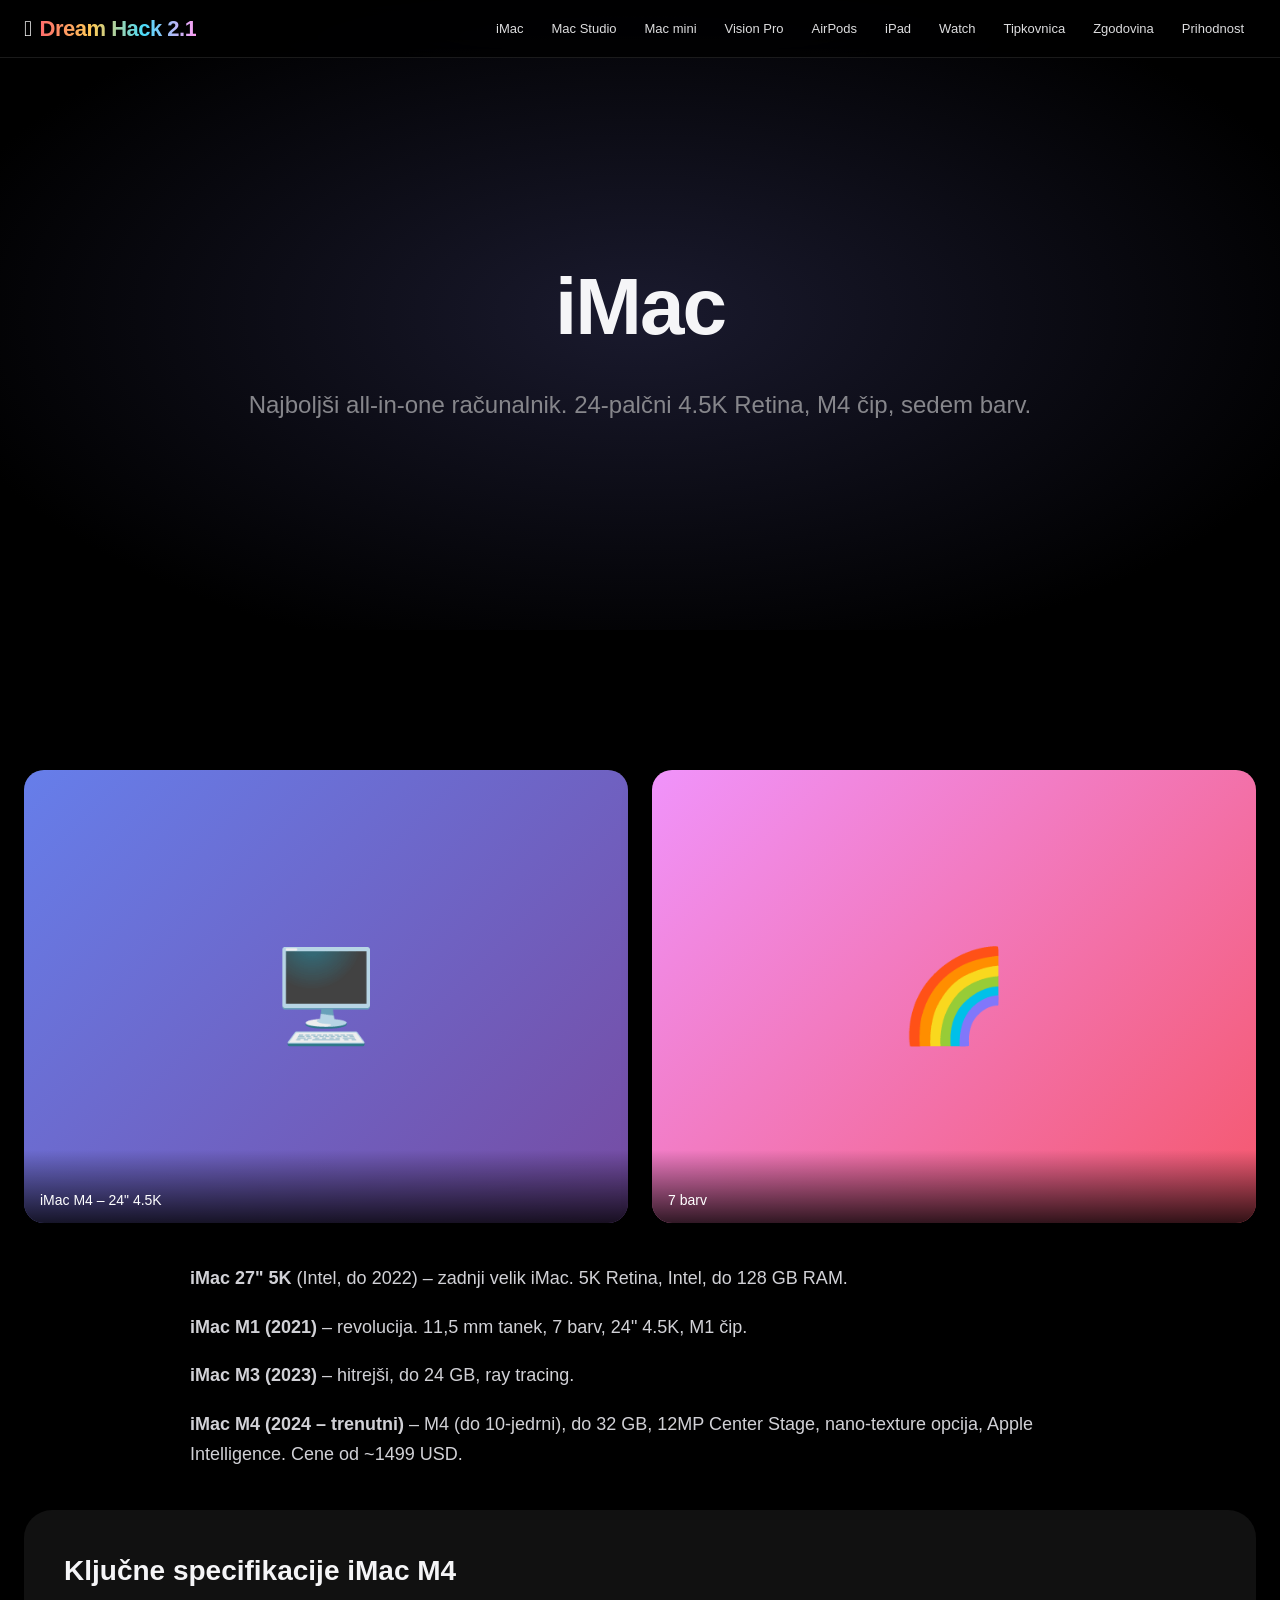
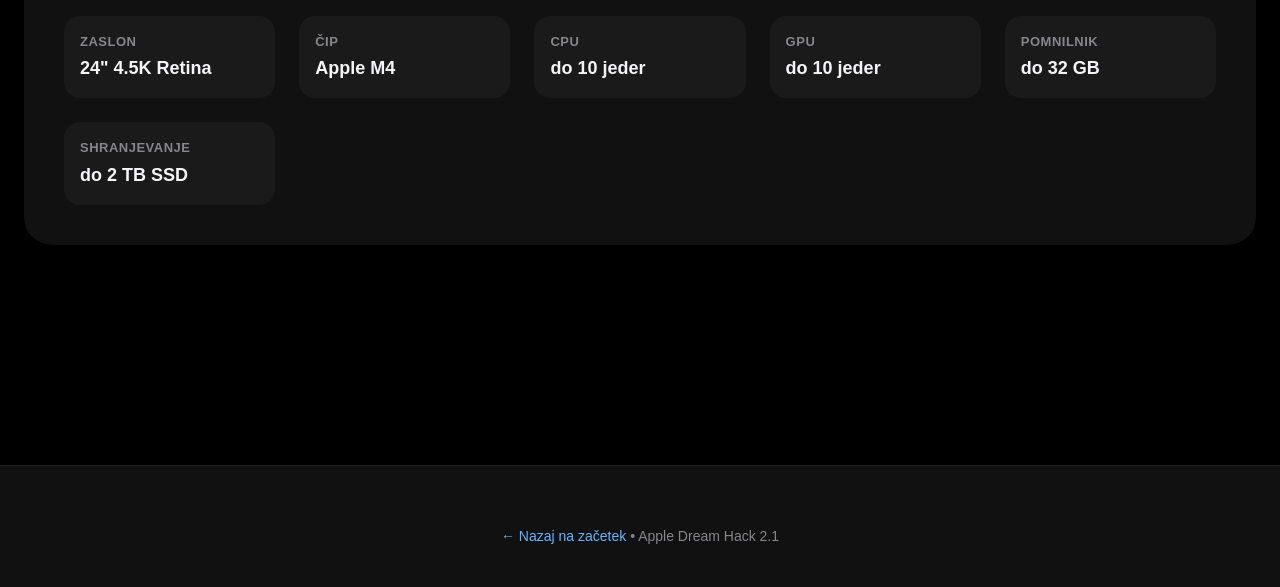
==== imac.html @ 285c9b40 "Add Watch, Accessories, History, Future, iMac - site complete" ====
<!DOCTYPE html>
<html lang="sl">
<head>
  <meta charset="UTF-8">
  <meta name="viewport" content="width=device-width, initial-scale=1.0">
  <title>iMac – Apple Dream Hack 2.1</title>
  <link rel="stylesheet" href="styles.css">
</head>
<body>
  <nav class="nav">
    <div class="nav-inner">
      <a href="index.html" class="logo"> <span>Dream Hack 2.1</span></a>
      <div class="nav-links">
        <a href="imac.html">iMac</a>
        <a href="macstudio.html">Mac Studio</a>
        <a href="macmini.html">Mac mini</a>
        <a href="visionpro.html">Vision Pro</a>
        <a href="airpods.html">AirPods</a>
        <a href="ipad.html">iPad</a>
        <a href="watch.html">Watch</a>
        <a href="accessories.html">Tipkovnica</a>
        <a href="history.html">Zgodovina</a>
        <a href="future.html">Prihodnost</a>
      </div>
    </div>
  </nav>
  <div class="product-hero">
    <div>
      <h1>iMac</h1>
      <p>Najboljši all-in-one računalnik. 24-palčni 4.5K Retina, M4 čip, sedem barv.</p>
    </div>
  </div>
  <section class="section">
    <div class="gallery">
      <div class="gallery-item" onclick="openZoom(this)">
        <div style="width:100%;height:100%;background:linear-gradient(135deg,#667eea,#764ba2);display:flex;align-items:center;justify-content:center;font-size:90px;">🖥️</div>
        <div class="caption">iMac M4 – 24" 4.5K</div>
      </div>
      <div class="gallery-item" onclick="openZoom(this)">
        <div style="width:100%;height:100%;background:linear-gradient(135deg,#f093fb,#f5576c);display:flex;align-items:center;justify-content:center;font-size:90px;">🌈</div>
        <div class="caption">7 barv</div>
      </div>
    </div>
    <div class="long-text">
      <p><strong>iMac 27" 5K</strong> (Intel, do 2022) – zadnji velik iMac. 5K Retina, Intel, do 128 GB RAM.</p>
      <p><strong>iMac M1 (2021)</strong> – revolucija. 11,5 mm tanek, 7 barv, 24" 4.5K, M1 čip.</p>
      <p><strong>iMac M3 (2023)</strong> – hitrejši, do 24 GB, ray tracing.</p>
      <p><strong>iMac M4 (2024 – trenutni)</strong> – M4 (do 10-jedrni), do 32 GB, 12MP Center Stage, nano-texture opcija, Apple Intelligence. Cene od ~1499 USD.</p>
    </div>
    <div class="specs">
      <h2>Ključne specifikacije iMac M4</h2>
      <div class="specs-grid">
        <div class="spec-item"><strong>Zaslon</strong><span>24" 4.5K Retina</span></div>
        <div class="spec-item"><strong>Čip</strong><span>Apple M4</span></div>
        <div class="spec-item"><strong>CPU</strong><span>do 10 jeder</span></div>
        <div class="spec-item"><strong>GPU</strong><span>do 10 jeder</span></div>
        <div class="spec-item"><strong>Pomnilnik</strong><span>do 32 GB</span></div>
        <div class="spec-item"><strong>Shranjevanje</strong><span>do 2 TB SSD</span></div>
      </div>
    </div>
  </section>
  <div class="modal" id="modal" onclick="this.classList.remove('active')">
    <img id="modalImg" alt="Zoomed">
  </div>
  <footer>
    <p><a href="index.html">← Nazaj na začetek</a> • Apple Dream Hack 2.1</p>
  </footer>
  <script>
    function openZoom(el) {
      const modal = document.getElementById('modal');
      const img = document.getElementById('modalImg');
      img.src = 'data:image/svg+xml,' + encodeURIComponent('<svg xmlns="http://www.w3.org/2000/svg" width="900" height="600"><rect fill="#667eea" width="100%" height="100%"/><text x="50%" y="50%" fill="#fff" font-size="48" text-anchor="middle" font-family="system-ui">iMac – Zoom</text></svg>');
      modal.classList.add('active');
    }
  </script>
</body>
</html>
---- styles.css ----
/* Apple Dream Hack 2.1 - Apple-inspired design */
:root {
  --apple-blue: #0071e3;
  --apple-gray: #f5f5f7;
  --apple-dark: #1d1d1f;
  --apple-text: #1d1d1f;
  --apple-secondary: #86868b;
  --gradient-1: linear-gradient(135deg, #667eea 0%, #764ba2 100%);
  --gradient-2: linear-gradient(135deg, #f093fb 0%, #f5576c 100%);
  --gradient-3: linear-gradient(135deg, #4facfe 0%, #00f2fe 100%);
  --gradient-4: linear-gradient(135deg, #43e97b 0%, #38f9d7 100%);
  --shadow: 0 20px 60px rgba(0,0,0,0.12);
  --radius: 28px;
}

* { margin: 0; padding: 0; box-sizing: border-box; }
html { scroll-behavior: smooth; }
body {
  font-family: -apple-system, BlinkMacSystemFont, "SF Pro Display", "Segoe UI", Roboto, Helvetica, Arial, sans-serif;
  background: #000; color: #f5f5f7; line-height: 1.5; overflow-x: hidden;
}
.nav {
  position: fixed; top: 0; left: 0; right: 0; z-index: 1000;
  background: rgba(0,0,0,0.8); backdrop-filter: saturate(180%) blur(20px);
  -webkit-backdrop-filter: saturate(180%) blur(20px);
  border-bottom: 1px solid rgba(255,255,255,0.1);
}
.nav-inner {
  max-width: 1400px; margin: 0 auto; padding: 12px 24px;
  display: flex; align-items: center; justify-content: space-between;
}
.logo {
  font-size: 22px; font-weight: 600; letter-spacing: -0.5px; color: #fff;
  text-decoration: none; display: flex; align-items: center; gap: 8px;
}
.logo span {
  background: linear-gradient(90deg, #ff6b6b, #feca57, #48dbfb, #ff9ff3);
  -webkit-background-clip: text; -webkit-text-fill-color: transparent; background-clip: text;
}
.nav-links { display: flex; gap: 4px; flex-wrap: wrap; justify-content: flex-end; }
.nav-links a {
  color: #f5f5f7; text-decoration: none; font-size: 13px; font-weight: 400;
  padding: 6px 12px; border-radius: 20px; transition: all 0.25s ease; opacity: 0.9;
}
.nav-links a:hover { background: rgba(255,255,255,0.15); opacity: 1; }
.hero {
  min-height: 100vh; display: flex; flex-direction: column; align-items: center;
  justify-content: center; text-align: center; padding: 120px 24px 80px;
  background: radial-gradient(ellipse at top, #1a1a2e 0%, #000 70%);
  position: relative; overflow: hidden;
}
.hero::before {
  content: ''; position: absolute; width: 800px; height: 800px;
  background: radial-gradient(circle, rgba(0,113,227,0.25) 0%, transparent 70%);
  top: -200px; left: 50%; transform: translateX(-50%);
  animation: pulse 8s ease-in-out infinite;
}
@keyframes pulse {
  0%, 100% { opacity: 0.6; transform: translateX(-50%) scale(1); }
  50% { opacity: 1; transform: translateX(-50%) scale(1.1); }
}
.hero h1 {
  font-size: clamp(48px, 8vw, 96px); font-weight: 700; letter-spacing: -2px; margin-bottom: 16px;
  background: linear-gradient(180deg, #fff 0%, #a1a1a6 100%);
  -webkit-background-clip: text; -webkit-text-fill-color: transparent; background-clip: text;
  position: relative; z-index: 1;
}
.hero p {
  font-size: clamp(18px, 3vw, 28px); color: var(--apple-secondary);
  max-width: 700px; margin-bottom: 40px; position: relative; z-index: 1;
}
.cta { display: inline-flex; gap: 16px; position: relative; z-index: 1; }
.btn {
  display: inline-block; padding: 14px 28px; border-radius: 980px;
  font-size: 17px; font-weight: 500; text-decoration: none;
  transition: all 0.3s cubic-bezier(0.25, 0.1, 0.25, 1);
}
.btn-primary { background: var(--apple-blue); color: #fff; }
.btn-primary:hover { background: #0077ed; transform: scale(1.04); box-shadow: 0 10px 30px rgba(0,113,227,0.4); }
.btn-secondary { background: rgba(255,255,255,0.1); color: #fff; border: 1px solid rgba(255,255,255,0.2); }
.btn-secondary:hover { background: rgba(255,255,255,0.2); transform: scale(1.04); }
.section { padding: 100px 24px; max-width: 1400px; margin: 0 auto; }
.section-title {
  font-size: clamp(36px, 5vw, 56px); font-weight: 700; letter-spacing: -1.5px;
  text-align: center; margin-bottom: 16px;
  background: linear-gradient(90deg, #fff, #a1a1a6);
  -webkit-background-clip: text; -webkit-text-fill-color: transparent;
}
.section-subtitle {
  text-align: center; color: var(--apple-secondary); font-size: 21px;
  margin-bottom: 60px; max-width: 700px; margin-left: auto; margin-right: auto;
}
.grid { display: grid; grid-template-columns: repeat(auto-fit, minmax(320px, 1fr)); gap: 32px; }
.card {
  background: #161617; border-radius: var(--radius); overflow: hidden;
  transition: all 0.4s cubic-bezier(0.25, 0.1, 0.25, 1);
  border: 1px solid rgba(255,255,255,0.06); position: relative;
}
.card:hover { transform: translateY(-12px) scale(1.02); box-shadow: var(--shadow); border-color: rgba(255,255,255,0.15); }
.card-img {
  width: 100%; height: 240px; object-fit: cover;
  transition: transform 0.6s cubic-bezier(0.25, 0.1, 0.25, 1); background: #222;
}
.card:hover .card-img { transform: scale(1.12); }
.card-body { padding: 28px; }
.card h3 { font-size: 24px; font-weight: 600; margin-bottom: 8px; letter-spacing: -0.5px; }
.card p { color: var(--apple-secondary); font-size: 15px; margin-bottom: 20px; }
.card .tag {
  display: inline-block; background: rgba(0,113,227,0.2); color: #64b5ff;
  font-size: 12px; font-weight: 600; padding: 4px 12px; border-radius: 20px; margin-bottom: 12px;
}
.product-hero {
  min-height: 70vh; display: flex; align-items: center; justify-content: center;
  text-align: center; padding: 140px 24px 60px;
  background: radial-gradient(ellipse at center, #1a1a2e 0%, #000 80%);
}
.product-hero h1 { font-size: clamp(42px, 7vw, 80px); font-weight: 700; letter-spacing: -2px; margin-bottom: 20px; }
.product-hero p { font-size: 24px; color: var(--apple-secondary); max-width: 800px; margin: 0 auto 40px; }
.gallery {
  display: grid; grid-template-columns: repeat(auto-fit, minmax(280px, 1fr)); gap: 24px; margin: 40px 0;
}
.gallery-item {
  border-radius: 20px; overflow: hidden; position: relative; cursor: zoom-in;
  background: #1c1c1e; aspect-ratio: 4/3; box-shadow: 0 10px 30px rgba(0,0,0,0.3);
}
.gallery-item img { width: 100%; height: 100%; object-fit: cover; transition: transform 0.5s cubic-bezier(0.25, 0.1, 0.25, 1); display: block; }
.gallery-item:hover img { transform: scale(1.15); }
.gallery-item .caption {
  position: absolute; bottom: 0; left: 0; right: 0;
  background: linear-gradient(transparent, rgba(0,0,0,0.8)); padding: 40px 16px 12px;
  font-size: 14px; color: #fff;
}
.modal {
  display: none; position: fixed; inset: 0; background: rgba(0,0,0,0.95);
  z-index: 3000; align-items: center; justify-content: center; cursor: zoom-out; padding: 20px;
}
.modal.active { display: flex; }
.modal img {
  max-width: 92vw; max-height: 92vh; border-radius: 12px;
  box-shadow: 0 30px 100px rgba(0,0,0,0.6); animation: zoomIn 0.35s ease;
}
@keyframes zoomIn { from { transform: scale(0.85); opacity: 0; } to { transform: scale(1); opacity: 1; } }
.specs { background: #111; border-radius: var(--radius); padding: 40px; margin: 40px 0; }
.specs h2 { font-size: 28px; margin-bottom: 24px; }
.specs-grid { display: grid; grid-template-columns: repeat(auto-fit, minmax(200px, 1fr)); gap: 24px; }
.spec-item { padding: 16px; background: rgba(255,255,255,0.04); border-radius: 16px; }
.spec-item strong { display: block; font-size: 13px; color: var(--apple-secondary); margin-bottom: 4px; text-transform: uppercase; letter-spacing: 0.5px; }
.spec-item span { font-size: 18px; font-weight: 600; }
.feature { display: grid; grid-template-columns: 1fr 1fr; gap: 60px; align-items: center; margin: 80px 0; }
.feature.reverse { direction: rtl; }
.feature.reverse > * { direction: ltr; }
.feature-img { border-radius: var(--radius); overflow: hidden; background: #1c1c1e; aspect-ratio: 16/10; }
.feature-img img { width: 100%; height: 100%; object-fit: cover; transition: transform 0.6s; }
.feature:hover .feature-img img { transform: scale(1.08); }
.feature-text h2 { font-size: 36px; font-weight: 700; margin-bottom: 16px; letter-spacing: -1px; }
.feature-text p { color: var(--apple-secondary); font-size: 18px; margin-bottom: 16px; }
.timeline { position: relative; max-width: 900px; margin: 0 auto; padding: 40px 0; }
.timeline::before {
  content: ''; position: absolute; left: 30px; top: 0; bottom: 0; width: 3px;
  background: linear-gradient(to bottom, #0071e3, #ff6b6b, #feca57); border-radius: 3px;
}
.timeline-item { position: relative; padding-left: 80px; margin-bottom: 50px; }
.timeline-item::before {
  content: ''; position: absolute; left: 20px; top: 8px; width: 22px; height: 22px;
  background: #0071e3; border-radius: 50%; border: 4px solid #000; box-shadow: 0 0 0 3px #0071e3;
}
.timeline-year { font-size: 14px; font-weight: 700; color: #64b5ff; margin-bottom: 6px; }
.timeline-title { font-size: 22px; font-weight: 600; margin-bottom: 8px; }
.timeline-desc { color: var(--apple-secondary); font-size: 16px; }
.long-text { max-width: 900px; margin: 0 auto 40px; font-size: 18px; line-height: 1.7; color: #d1d1d6; }
.long-text p { margin-bottom: 18px; }
footer {
  background: #111; padding: 60px 24px 40px; text-align: center;
  border-top: 1px solid rgba(255,255,255,0.06); margin-top: 80px;
}
footer p { color: var(--apple-secondary); font-size: 14px; }
footer a { color: #64b5ff; text-decoration: none; }
@media (max-width: 900px) {
  .feature { grid-template-columns: 1fr; gap: 30px; }
  .feature.reverse { direction: ltr; }
  .nav-links { display: none; }
  .nav-inner { justify-content: center; }
}
.fade-up { opacity: 0; transform: translateY(40px); transition: all 0.8s cubic-bezier(0.25, 0.1, 0.25, 1); }
.fade-up.visible { opacity: 1; transform: translateY(0); }
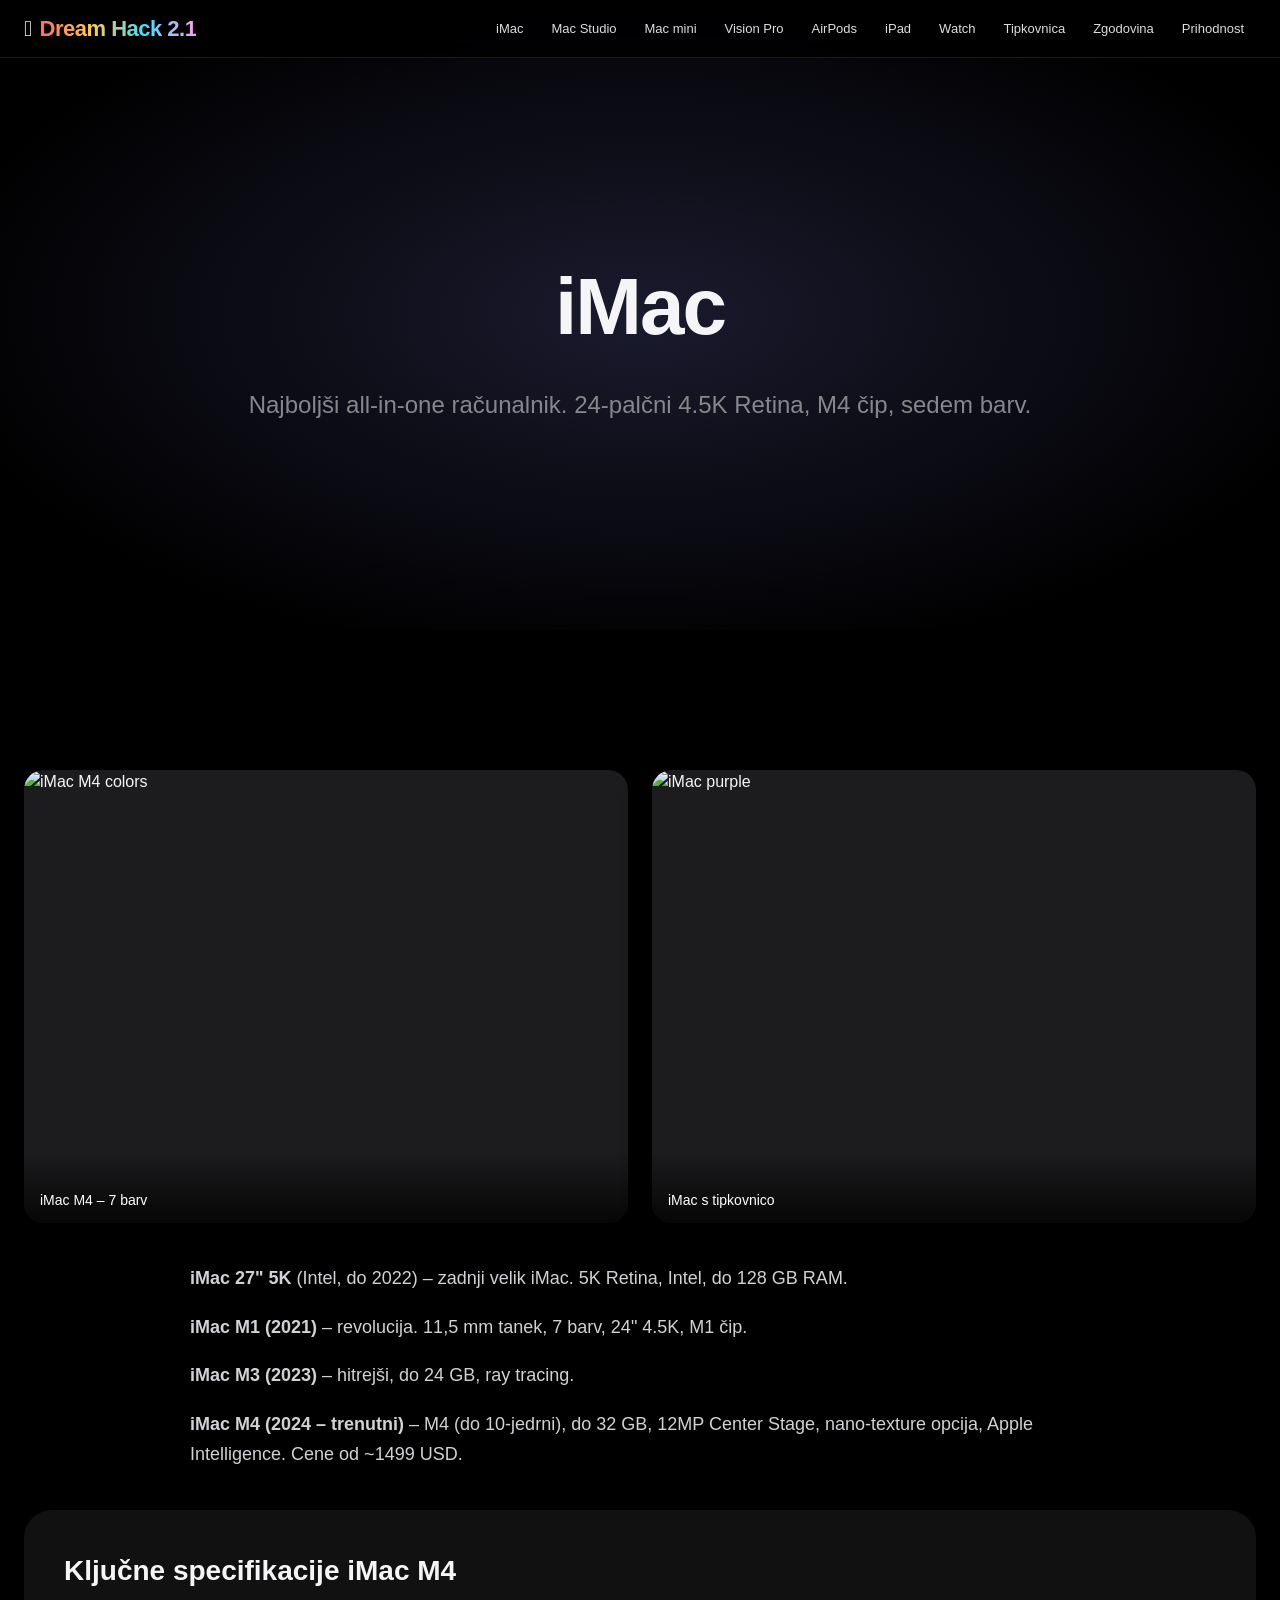
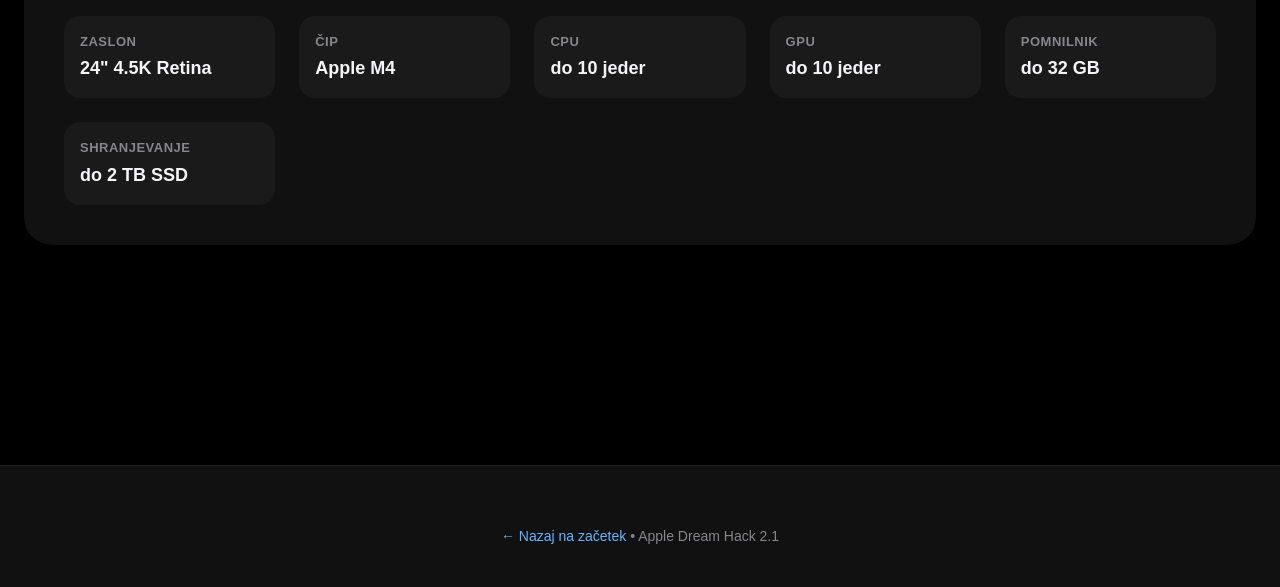
==== commit 513c0145: "Add original Apple product images to pages (iMac, Mac Studio, Vision Pro)" ====
--- a/imac.html
+++ b/imac.html
@@ -33,12 +33,12 @@
   <section class="section">
     <div class="gallery">
       <div class="gallery-item" onclick="openZoom(this)">
-        <div style="width:100%;height:100%;background:linear-gradient(135deg,#667eea,#764ba2);display:flex;align-items:center;justify-content:center;font-size:90px;">🖥️</div>
-        <div class="caption">iMac M4 – 24" 4.5K</div>
+        <img src="https://www.apple.com/v/imac/w/images/overview/welcome/welcome_hero__f23bdvt2rzam_large.jpg" alt="iMac M4 colors" style="width:100%;height:100%;object-fit:cover;" loading="lazy">
+        <div class="caption">iMac M4 – 7 barv</div>
       </div>
       <div class="gallery-item" onclick="openZoom(this)">
-        <div style="width:100%;height:100%;background:linear-gradient(135deg,#f093fb,#f5576c);display:flex;align-items:center;justify-content:center;font-size:90px;">🌈</div>
-        <div class="caption">7 barv</div>
+        <img src="https://www.apple.com/v/imac/w/images/overview/highlights/highlights_design_endframe__cf4hroyqtgly_large.jpg" alt="iMac purple" style="width:100%;height:100%;object-fit:cover;" loading="lazy">
+        <div class="caption">iMac s tipkovnico</div>
       </div>
     </div>
     <div class="long-text">
@@ -69,7 +69,8 @@
     function openZoom(el) {
       const modal = document.getElementById('modal');
       const img = document.getElementById('modalImg');
-      img.src = 'data:image/svg+xml,' + encodeURIComponent('<svg xmlns="http://www.w3.org/2000/svg" width="900" height="600"><rect fill="#667eea" width="100%" height="100%"/><text x="50%" y="50%" fill="#fff" font-size="48" text-anchor="middle" font-family="system-ui">iMac – Zoom</text></svg>');
+      const src = el.querySelector('img').src;
+      img.src = src;
       modal.classList.add('active');
     }
   </script>
